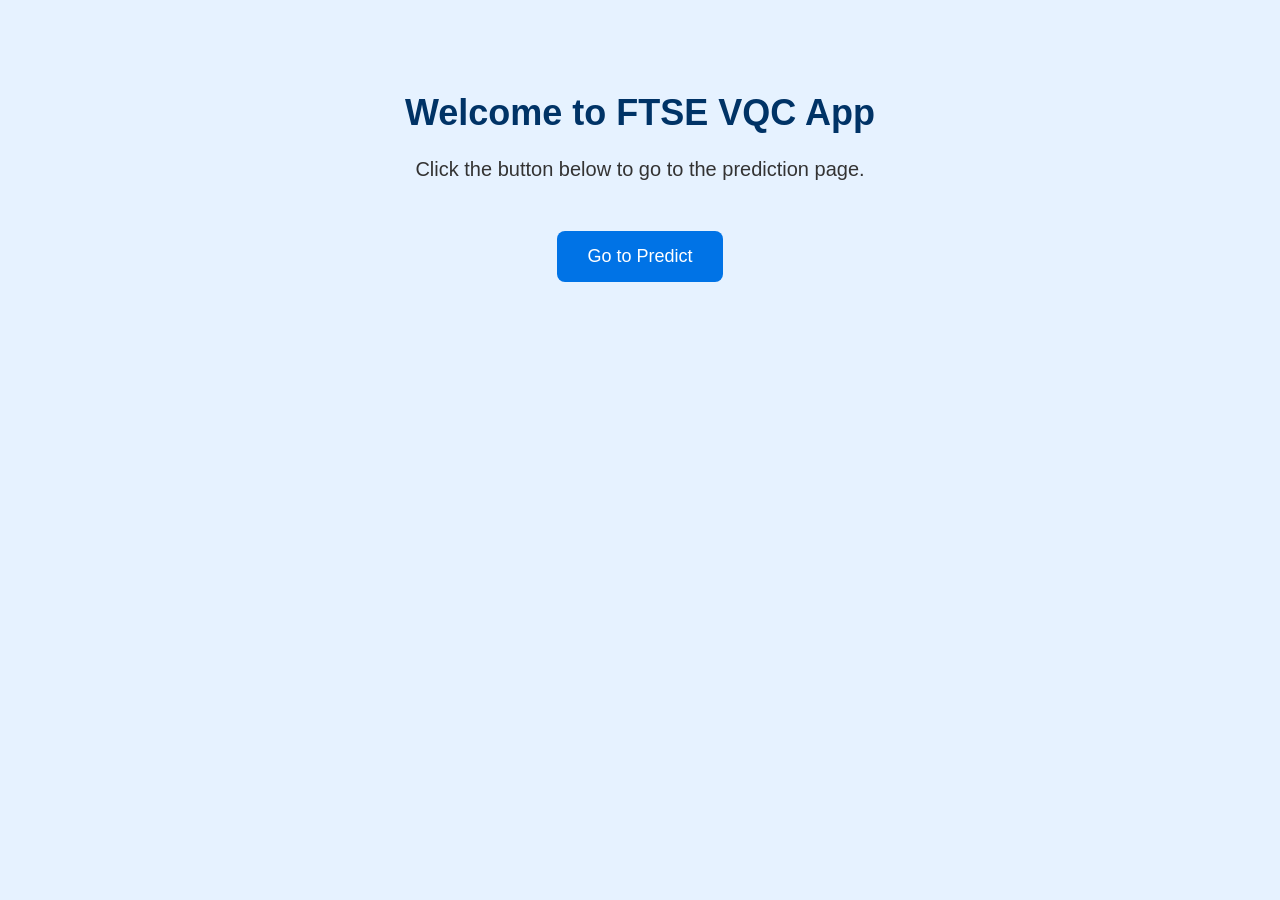
==== templates/index.html @ cccbd497 "Initial commit: FTSE VQC web app" ====
<!DOCTYPE html>
<html lang="en">
<head>
    <meta charset="UTF-8">
    <meta name="viewport" content="width=device-width, initial-scale=1.0">
    <title>FTSE VQC App</title>
    <style>
        body { font-family: Arial; text-align: center; padding: 60px; background-color: #e6f2ff; }
        h1 { color: #003366; font-size: 36px; }
        p { font-size: 20px; color: #333; }
        a.button { display: inline-block; padding: 15px 30px; background-color: #0073e6; color: white; text-decoration: none; border-radius: 8px; margin-top: 30px; font-size: 18px; }
        a.button:hover { background-color: #005bb5; }
    </style>
</head>
<body>
    <h1>Welcome to FTSE VQC App</h1>
    <p>Click the button below to go to the prediction page.</p>
    <a href="/predict" class="button">Go to Predict</a>
</body>
</html>
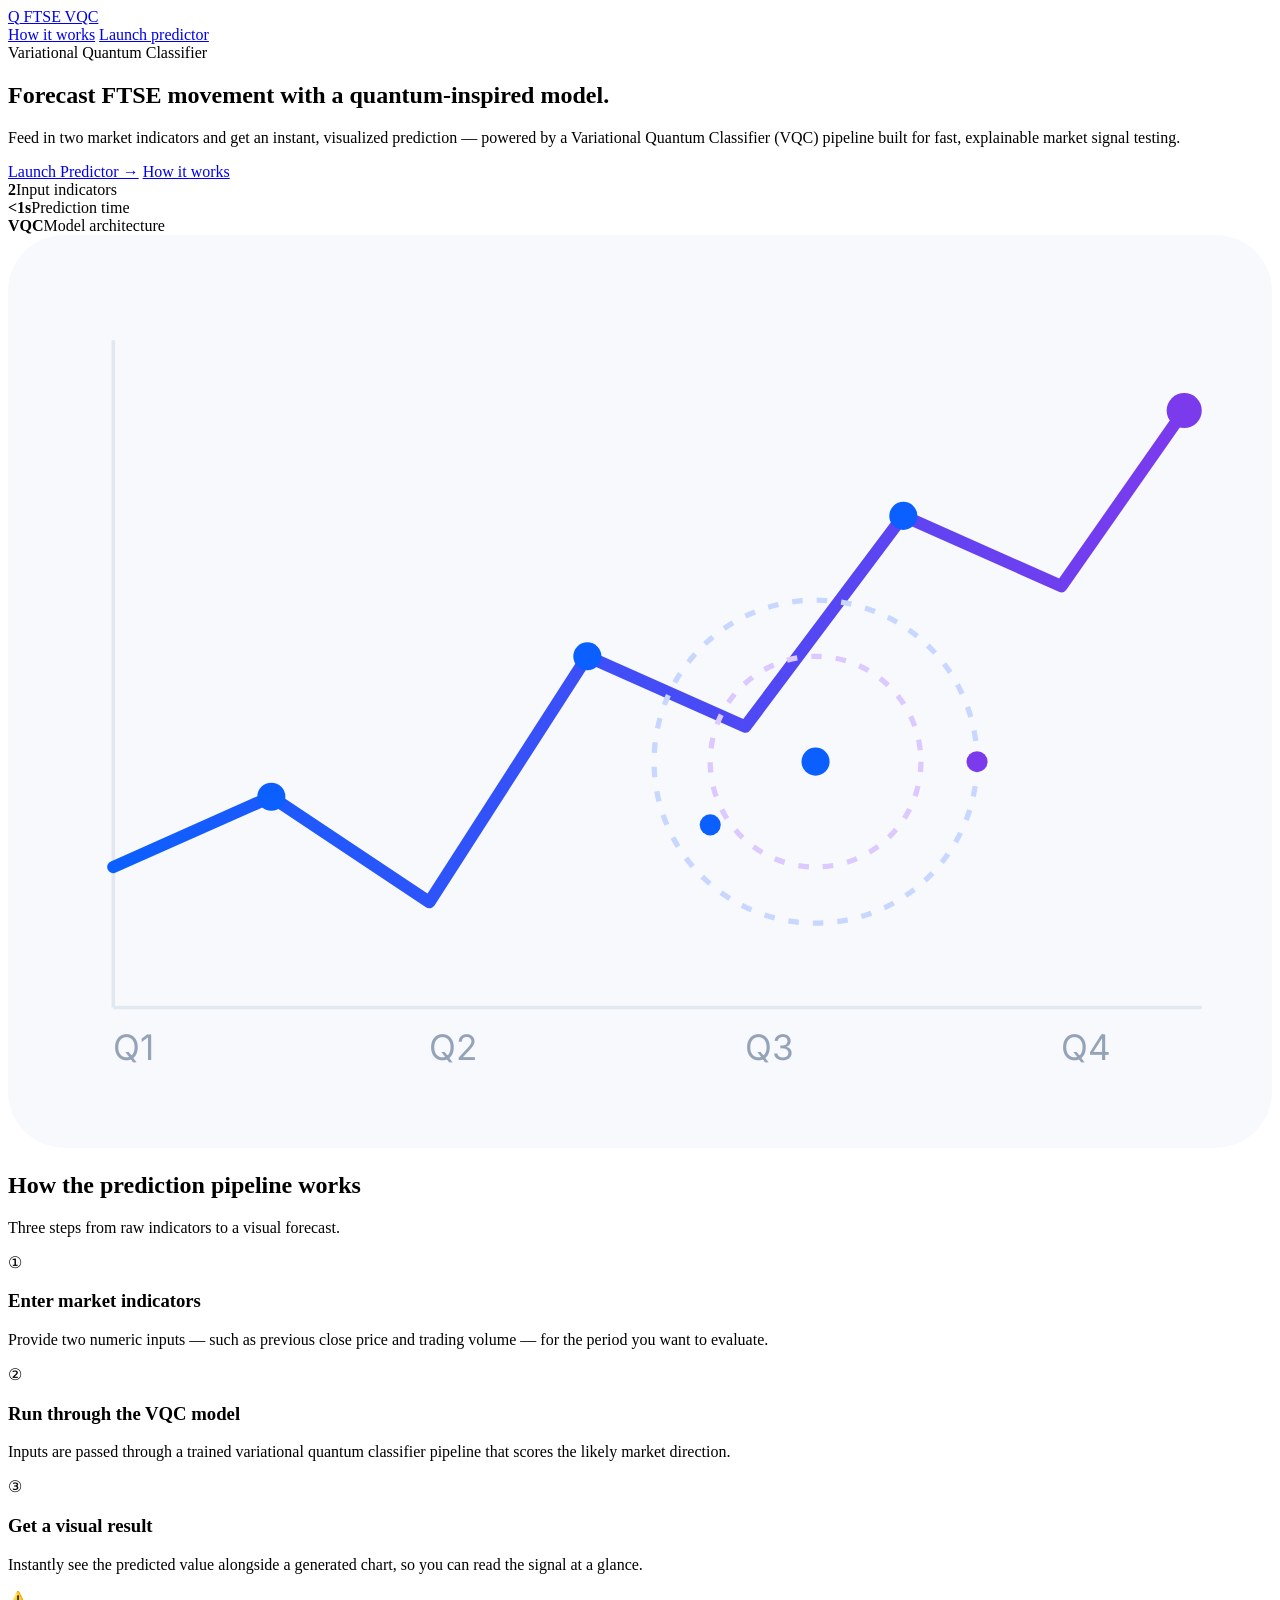
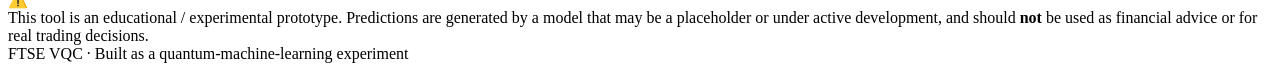
==== commit 175fa2e8: "Updated redesigned application" ====
--- a/templates/index.html
+++ b/templates/index.html
@@ -1,22 +1,117 @@
 <!DOCTYPE html>
 <html lang="en">
 <head>
-    <meta charset="UTF-8">
-    <meta name="viewport" content="width=device-width, initial-scale=1.0">
-    <title>FTSE VQC App</title>
-    <style>
-        body { font-family: Arial; text-align: center; padding: 60px; background-color: #e6f2ff; }
-        h1 { color: #003366; font-size: 36px; }
-        p { font-size: 20px; color: #333; }
-        a.button { display: inline-block; padding: 15px 30px; background-color: #0073e6; color: white; text-decoration: none; border-radius: 8px; margin-top: 30px; font-size: 18px; }
-        a.button:hover { background-color: #005bb5; }
-    </style>
+<meta charset="UTF-8">
+<meta name="viewport" content="width=device-width, initial-scale=1.0">
+<title>FTSE VQC — Quantum-Assisted Market Prediction</title>
+<link rel="preconnect" href="https://fonts.googleapis.com">
+<link rel="preconnect" href="https://fonts.gstatic.com" crossorigin>
+<link href="https://fonts.googleapis.com/css2?family=Inter:wght@400;500;600;700;800&display=swap" rel="stylesheet">
+<link rel="stylesheet" href="{{ url_for('static', filename='style.css') }}">
 </head>
 <body>
-    <h1>Welcome to FTSE VQC App</h1>
-    <p>Click the button below to go to the prediction page.</p>
-    <a href="/predict" class="button">Go to Predict</a>
+
+  <nav class="navbar">
+    <a href="/" class="brand">
+      <span class="brand-mark">Q</span>
+      FTSE&nbsp;VQC
+    </a>
+    <div class="nav-links">
+      <a href="#how-it-works" class="nav-link">How it works</a>
+      <a href="/predict" class="nav-link primary">Launch predictor</a>
+    </div>
+  </nav>
+
+  <main class="page">
+    <section class="hero">
+      <div>
+        <div class="eyebrow"><span class="dot"></span> Variational Quantum Classifier</div>
+        <h1>Forecast <span>FTSE&nbsp;movement</span> with a quantum-inspired model.</h1>
+        <p class="lead">
+          Feed in two market indicators and get an instant, visualized prediction —
+          powered by a Variational Quantum Classifier (VQC) pipeline built for
+          fast, explainable market signal testing.
+        </p>
+        <div class="hero-actions">
+          <a href="/predict" class="btn btn-primary">Launch Predictor →</a>
+          <a href="#how-it-works" class="btn btn-ghost">How it works</a>
+        </div>
+
+        <div class="stat-row">
+          <div class="stat"><b>2</b><span>Input indicators</span></div>
+          <div class="stat"><b>&lt;1s</b><span>Prediction time</span></div>
+          <div class="stat"><b>VQC</b><span>Model architecture</span></div>
+        </div>
+      </div>
+
+      <div class="hero-visual">
+        <div class="glow"></div>
+        <svg viewBox="0 0 360 260" xmlns="http://www.w3.org/2000/svg">
+          <defs>
+            <linearGradient id="lineGrad" x1="0" y1="0" x2="1" y2="0">
+              <stop offset="0%" stop-color="#0b5fff"/>
+              <stop offset="100%" stop-color="#7c3aed"/>
+            </linearGradient>
+          </defs>
+          <rect x="0" y="0" width="360" height="260" rx="16" fill="#f7f9fd"/>
+          <g stroke="#e2e8f0" stroke-width="1">
+            <line x1="30" y1="30" x2="30" y2="220"/>
+            <line x1="30" y1="220" x2="340" y2="220"/>
+          </g>
+          <polyline points="30,180 75,160 120,190 165,120 210,140 255,80 300,100 335,50"
+            fill="none" stroke="url(#lineGrad)" stroke-width="3.5" stroke-linecap="round" stroke-linejoin="round"/>
+          <g fill="#0b5fff">
+            <circle cx="75" cy="160" r="4"/>
+            <circle cx="165" cy="120" r="4"/>
+            <circle cx="255" cy="80" r="4"/>
+            <circle cx="335" cy="50" r="5" fill="#7c3aed"/>
+          </g>
+          <g font-family="Inter, sans-serif" font-size="10" fill="#94a3b8">
+            <text x="30" y="235">Q1</text>
+            <text x="120" y="235">Q2</text>
+            <text x="210" y="235">Q3</text>
+            <text x="300" y="235">Q4</text>
+          </g>
+          <g transform="translate(230,150)">
+            <circle r="46" fill="none" stroke="#c7d7ff" stroke-width="1.5" stroke-dasharray="3 4"/>
+            <circle r="30" fill="none" stroke="#dcc9ff" stroke-width="1.5" stroke-dasharray="3 4"/>
+            <circle r="4" fill="#0b5fff"/>
+            <circle cx="46" cy="0" r="3" fill="#7c3aed"/>
+            <circle cx="-30" cy="18" r="3" fill="#0b5fff"/>
+          </g>
+        </svg>
+      </div>
+    </section>
+
+    <section id="how-it-works">
+      <h2 class="section-heading">How the prediction pipeline works</h2>
+      <p class="section-sub">Three steps from raw indicators to a visual forecast.</p>
+
+      <div class="feature-grid">
+        <div class="feature-card">
+          <div class="icon blue">①</div>
+          <h3>Enter market indicators</h3>
+          <p>Provide two numeric inputs — such as previous close price and trading volume — for the period you want to evaluate.</p>
+        </div>
+        <div class="feature-card">
+          <div class="icon violet">②</div>
+          <h3>Run through the VQC model</h3>
+          <p>Inputs are passed through a trained variational quantum classifier pipeline that scores the likely market direction.</p>
+        </div>
+        <div class="feature-card">
+          <div class="icon green">③</div>
+          <h3>Get a visual result</h3>
+          <p>Instantly see the predicted value alongside a generated chart, so you can read the signal at a glance.</p>
+        </div>
+      </div>
+
+      <div class="disclaimer">
+        ⚠️ <div>This tool is an educational / experimental prototype. Predictions are generated by a model that may be a placeholder or under active development, and should <b>not</b> be used as financial advice or for real trading decisions.</div>
+      </div>
+    </section>
+  </main>
+
+  <footer class="site-footer">FTSE VQC · Built as a quantum-machine-learning experiment</footer>
+
 </body>
 </html>
-
-
